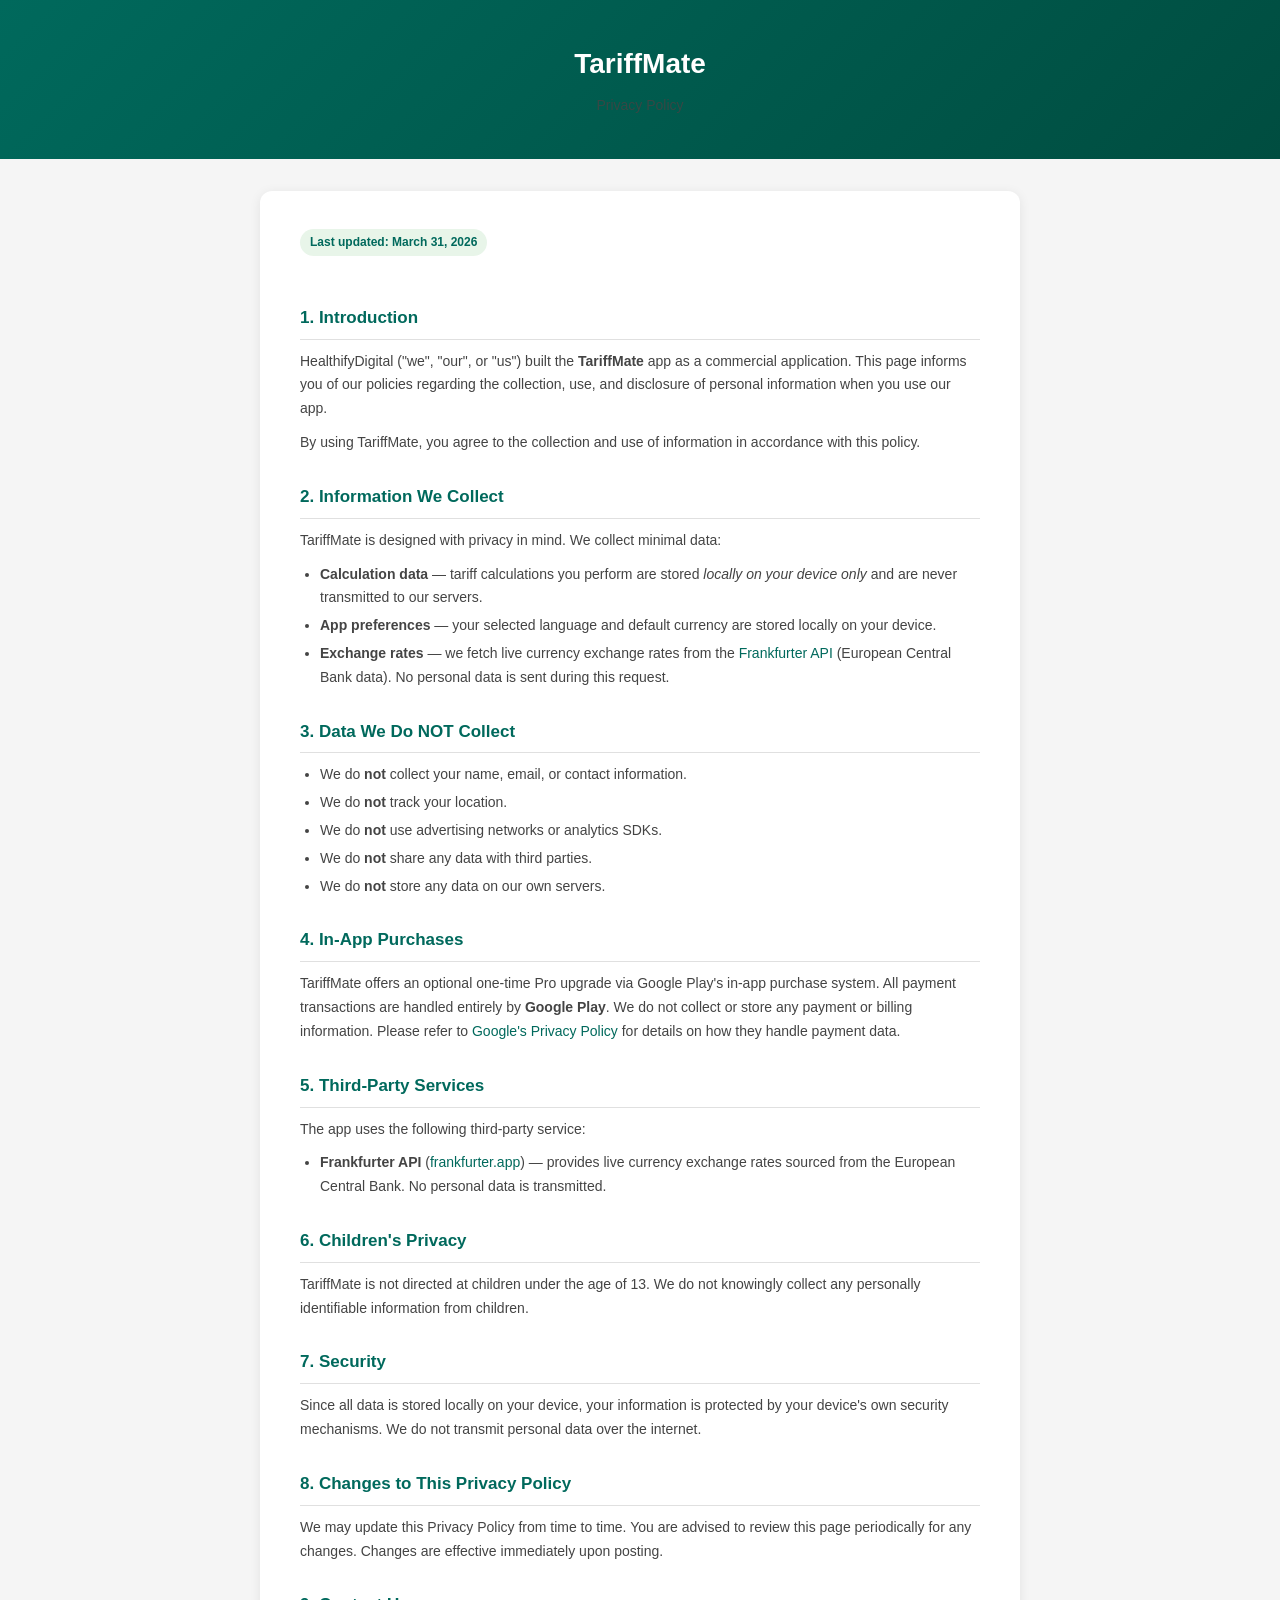
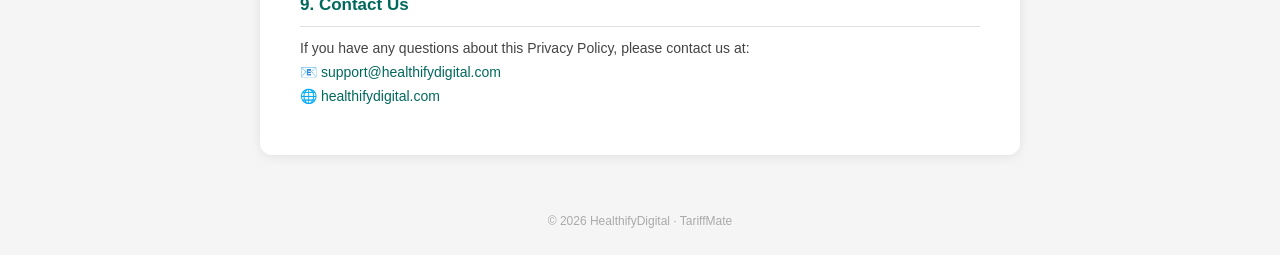
==== privacy_policy.html @ 57c67ae8 "TariffMate privacy policy" ====
<!DOCTYPE html>
<html lang="en">
<head>
  <meta charset="UTF-8" />
  <meta name="viewport" content="width=device-width, initial-scale=1.0" />
  <title>TariffMate – Privacy Policy</title>
  <style>
    * { box-sizing: border-box; margin: 0; padding: 0; }
    body {
      font-family: -apple-system, BlinkMacSystemFont, 'Segoe UI', Roboto, sans-serif;
      background: #f5f5f5;
      color: #333;
      line-height: 1.7;
    }
    header {
      background: linear-gradient(135deg, #00695C, #004D40);
      color: #fff;
      padding: 40px 24px 32px;
      text-align: center;
    }
    header h1 { font-size: 28px; margin-bottom: 6px; }
    header p  { font-size: 14px; opacity: 0.8; }
    .container {
      max-width: 760px;
      margin: 32px auto;
      background: #fff;
      border-radius: 12px;
      box-shadow: 0 2px 12px rgba(0,0,0,0.08);
      padding: 36px 40px;
    }
    h2 {
      font-size: 17px;
      color: #00695C;
      margin: 28px 0 10px;
      padding-bottom: 6px;
      border-bottom: 1px solid #e0e0e0;
    }
    h2:first-child { margin-top: 0; }
    p  { font-size: 14px; margin-bottom: 10px; color: #444; }
    ul { padding-left: 20px; margin-bottom: 10px; }
    li { font-size: 14px; color: #444; margin-bottom: 4px; }
    a  { color: #00695C; text-decoration: none; }
    a:hover { text-decoration: underline; }
    .badge {
      display: inline-block;
      background: #E8F5E9;
      color: #00695C;
      font-size: 12px;
      font-weight: 600;
      padding: 3px 10px;
      border-radius: 20px;
      margin-bottom: 20px;
    }
    footer {
      text-align: center;
      font-size: 12px;
      color: #aaa;
      padding: 24px;
    }
  </style>
</head>
<body>

<header>
  <h1>TariffMate</h1>
  <p>Privacy Policy</p>
</header>

<div class="container">
  <span class="badge">Last updated: March 31, 2026</span>

  <h2>1. Introduction</h2>
  <p>
    HealthifyDigital ("we", "our", or "us") built the <strong>TariffMate</strong> app as a
    commercial application. This page informs you of our policies regarding the collection,
    use, and disclosure of personal information when you use our app.
  </p>
  <p>
    By using TariffMate, you agree to the collection and use of information in accordance
    with this policy.
  </p>

  <h2>2. Information We Collect</h2>
  <p>TariffMate is designed with privacy in mind. We collect minimal data:</p>
  <ul>
    <li>
      <strong>Calculation data</strong> — tariff calculations you perform are stored
      <em>locally on your device only</em> and are never transmitted to our servers.
    </li>
    <li>
      <strong>App preferences</strong> — your selected language and default currency are
      stored locally on your device.
    </li>
    <li>
      <strong>Exchange rates</strong> — we fetch live currency exchange rates from the
      <a href="https://www.frankfurter.app" target="_blank">Frankfurter API</a>
      (European Central Bank data). No personal data is sent during this request.
    </li>
  </ul>

  <h2>3. Data We Do NOT Collect</h2>
  <ul>
    <li>We do <strong>not</strong> collect your name, email, or contact information.</li>
    <li>We do <strong>not</strong> track your location.</li>
    <li>We do <strong>not</strong> use advertising networks or analytics SDKs.</li>
    <li>We do <strong>not</strong> share any data with third parties.</li>
    <li>We do <strong>not</strong> store any data on our own servers.</li>
  </ul>

  <h2>4. In-App Purchases</h2>
  <p>
    TariffMate offers an optional one-time Pro upgrade via Google Play's in-app purchase
    system. All payment transactions are handled entirely by <strong>Google Play</strong>.
    We do not collect or store any payment or billing information.
    Please refer to
    <a href="https://policies.google.com/privacy" target="_blank">Google's Privacy Policy</a>
    for details on how they handle payment data.
  </p>

  <h2>5. Third-Party Services</h2>
  <p>The app uses the following third-party service:</p>
  <ul>
    <li>
      <strong>Frankfurter API</strong> (<a href="https://www.frankfurter.app" target="_blank">frankfurter.app</a>)
      — provides live currency exchange rates sourced from the European Central Bank.
      No personal data is transmitted.
    </li>
  </ul>

  <h2>6. Children's Privacy</h2>
  <p>
    TariffMate is not directed at children under the age of 13. We do not knowingly collect
    any personally identifiable information from children.
  </p>

  <h2>7. Security</h2>
  <p>
    Since all data is stored locally on your device, your information is protected by your
    device's own security mechanisms. We do not transmit personal data over the internet.
  </p>

  <h2>8. Changes to This Privacy Policy</h2>
  <p>
    We may update this Privacy Policy from time to time. You are advised to review this
    page periodically for any changes. Changes are effective immediately upon posting.
  </p>

  <h2>9. Contact Us</h2>
  <p>
    If you have any questions about this Privacy Policy, please contact us at:<br />
    📧 <a href="mailto:support@healthifydigital.com">support@healthifydigital.com</a><br />
    🌐 <a href="https://healthifydigital.com" target="_blank">healthifydigital.com</a>
  </p>
</div>

<footer>
  © 2026 HealthifyDigital · TariffMate
</footer>

</body>
</html>
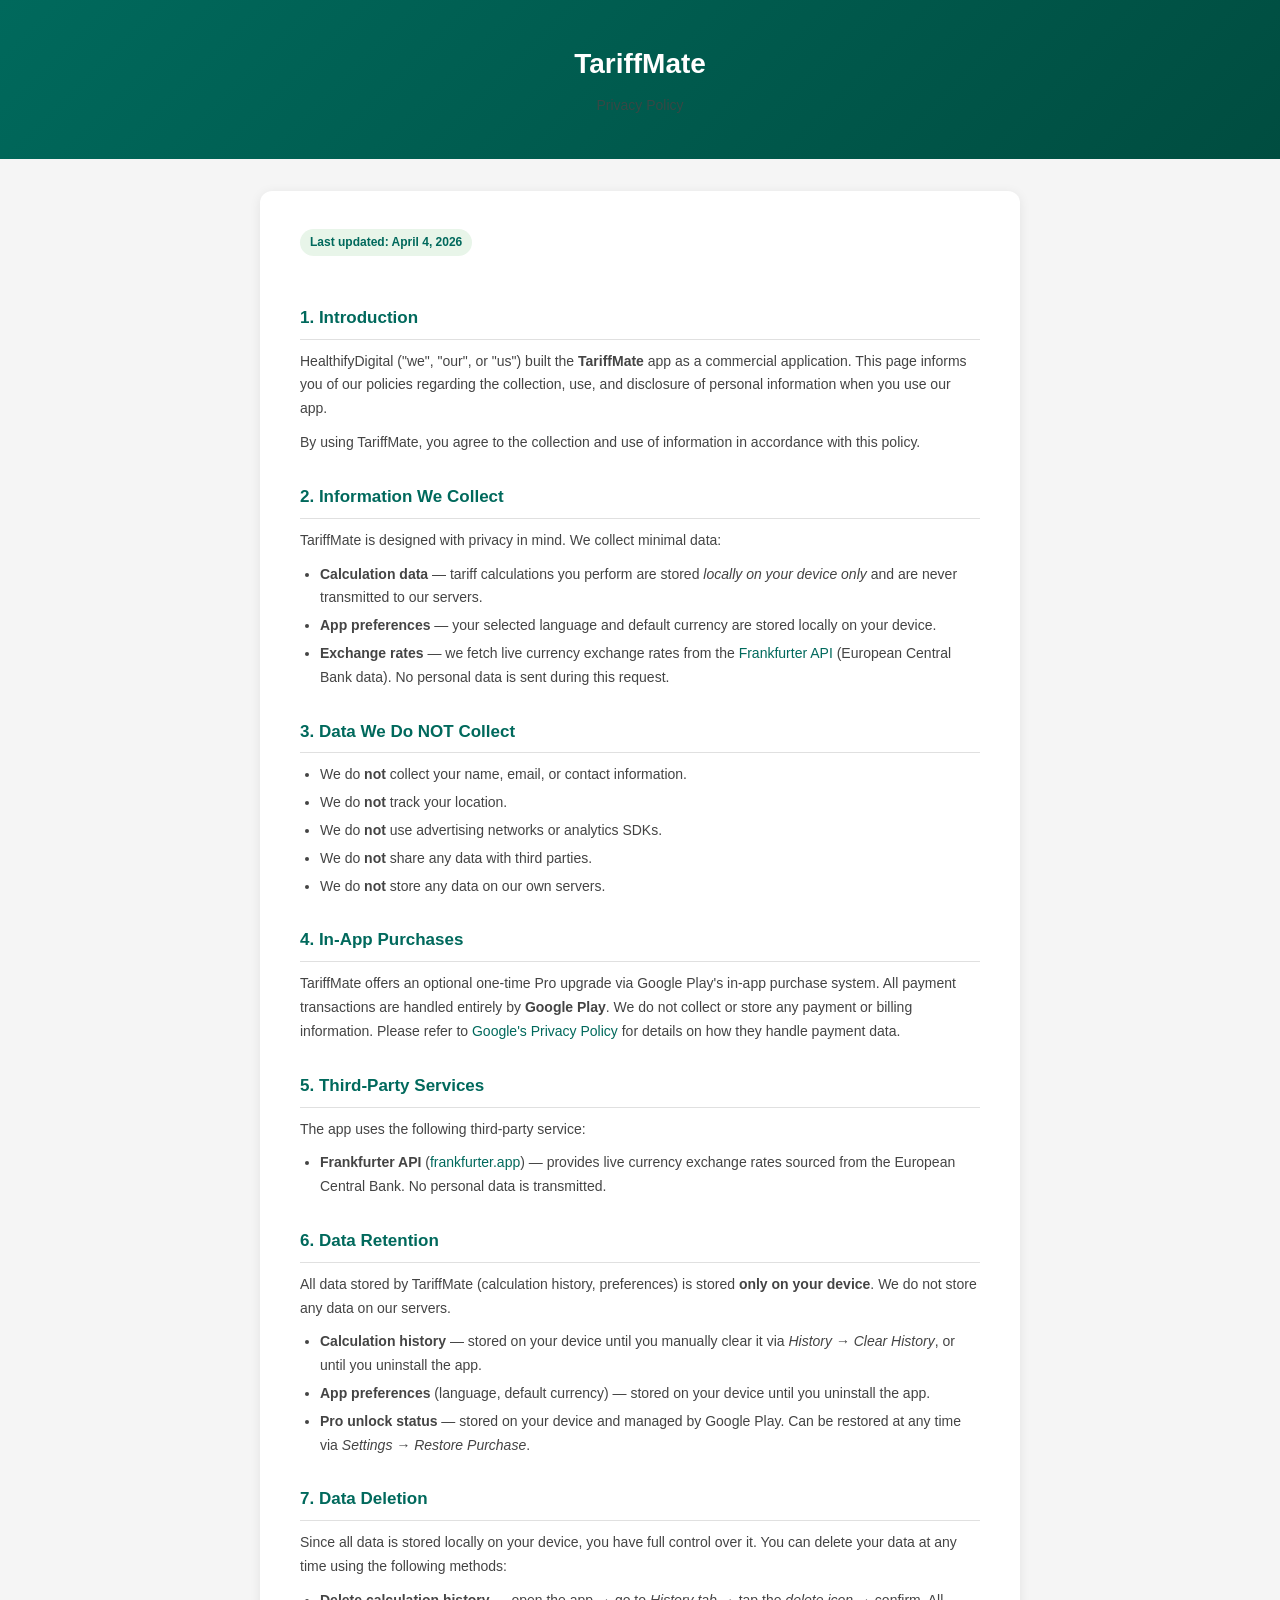
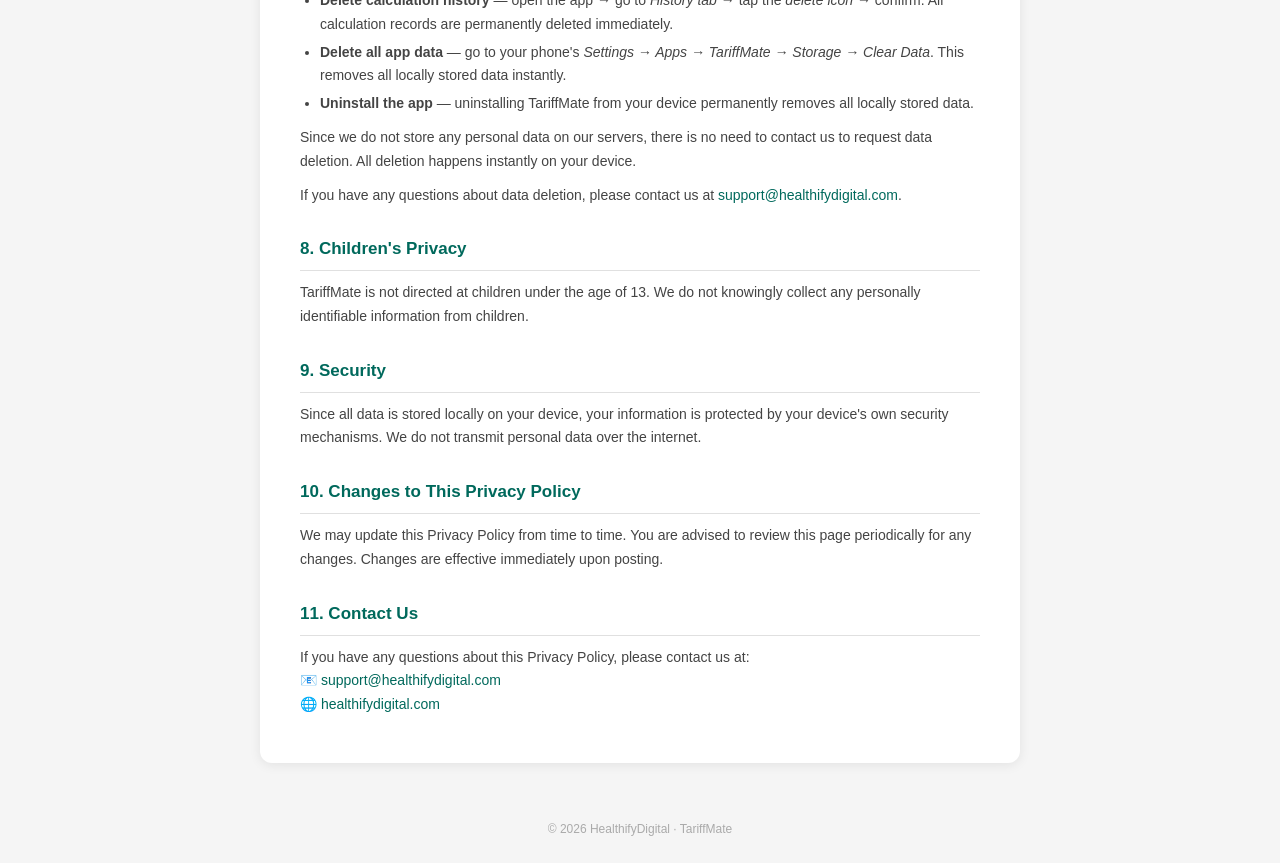
==== commit a236b5c9: "Update privacy_policy.html" ====
--- a/privacy_policy.html
+++ b/privacy_policy.html
@@ -67,7 +67,7 @@
 </header>
 
 <div class="container">
-  <span class="badge">Last updated: March 31, 2026</span>
+  <span class="badge">Last updated: April 4, 2026</span>
 
   <h2>1. Introduction</h2>
   <p>
@@ -127,25 +127,75 @@
     </li>
   </ul>
 
-  <h2>6. Children's Privacy</h2>
+  <h2>6. Data Retention</h2>
+  <p>
+    All data stored by TariffMate (calculation history, preferences) is stored
+    <strong>only on your device</strong>. We do not store any data on our servers.
+  </p>
+  <ul>
+    <li>
+      <strong>Calculation history</strong> — stored on your device until you manually
+      clear it via <em>History → Clear History</em>, or until you uninstall the app.
+    </li>
+    <li>
+      <strong>App preferences</strong> (language, default currency) — stored on your
+      device until you uninstall the app.
+    </li>
+    <li>
+      <strong>Pro unlock status</strong> — stored on your device and managed by
+      Google Play. Can be restored at any time via <em>Settings → Restore Purchase</em>.
+    </li>
+  </ul>
+
+  <h2>7. Data Deletion</h2>
+  <p>
+    Since all data is stored locally on your device, you have full control over it.
+    You can delete your data at any time using the following methods:
+  </p>
+  <ul>
+    <li>
+      <strong>Delete calculation history</strong> — open the app → go to
+      <em>History tab</em> → tap the <em>delete icon</em> → confirm. All calculation
+      records are permanently deleted immediately.
+    </li>
+    <li>
+      <strong>Delete all app data</strong> — go to your phone's
+      <em>Settings → Apps → TariffMate → Storage → Clear Data</em>.
+      This removes all locally stored data instantly.
+    </li>
+    <li>
+      <strong>Uninstall the app</strong> — uninstalling TariffMate from your device
+      permanently removes all locally stored data.
+    </li>
+  </ul>
+  <p>
+    Since we do not store any personal data on our servers, there is no need to
+    contact us to request data deletion. All deletion happens instantly on your device.
+  </p>
+  <p>
+    If you have any questions about data deletion, please contact us at
+    <a href="mailto:support@healthifydigital.com">support@healthifydigital.com</a>.
+  </p>
+
+  <h2>8. Children's Privacy</h2>
   <p>
     TariffMate is not directed at children under the age of 13. We do not knowingly collect
     any personally identifiable information from children.
   </p>
 
-  <h2>7. Security</h2>
+  <h2>9. Security</h2>
   <p>
     Since all data is stored locally on your device, your information is protected by your
     device's own security mechanisms. We do not transmit personal data over the internet.
   </p>
 
-  <h2>8. Changes to This Privacy Policy</h2>
+  <h2>10. Changes to This Privacy Policy</h2>
   <p>
     We may update this Privacy Policy from time to time. You are advised to review this
     page periodically for any changes. Changes are effective immediately upon posting.
   </p>
 
-  <h2>9. Contact Us</h2>
+  <h2>11. Contact Us</h2>
   <p>
     If you have any questions about this Privacy Policy, please contact us at:<br />
     📧 <a href="mailto:support@healthifydigital.com">support@healthifydigital.com</a><br />
